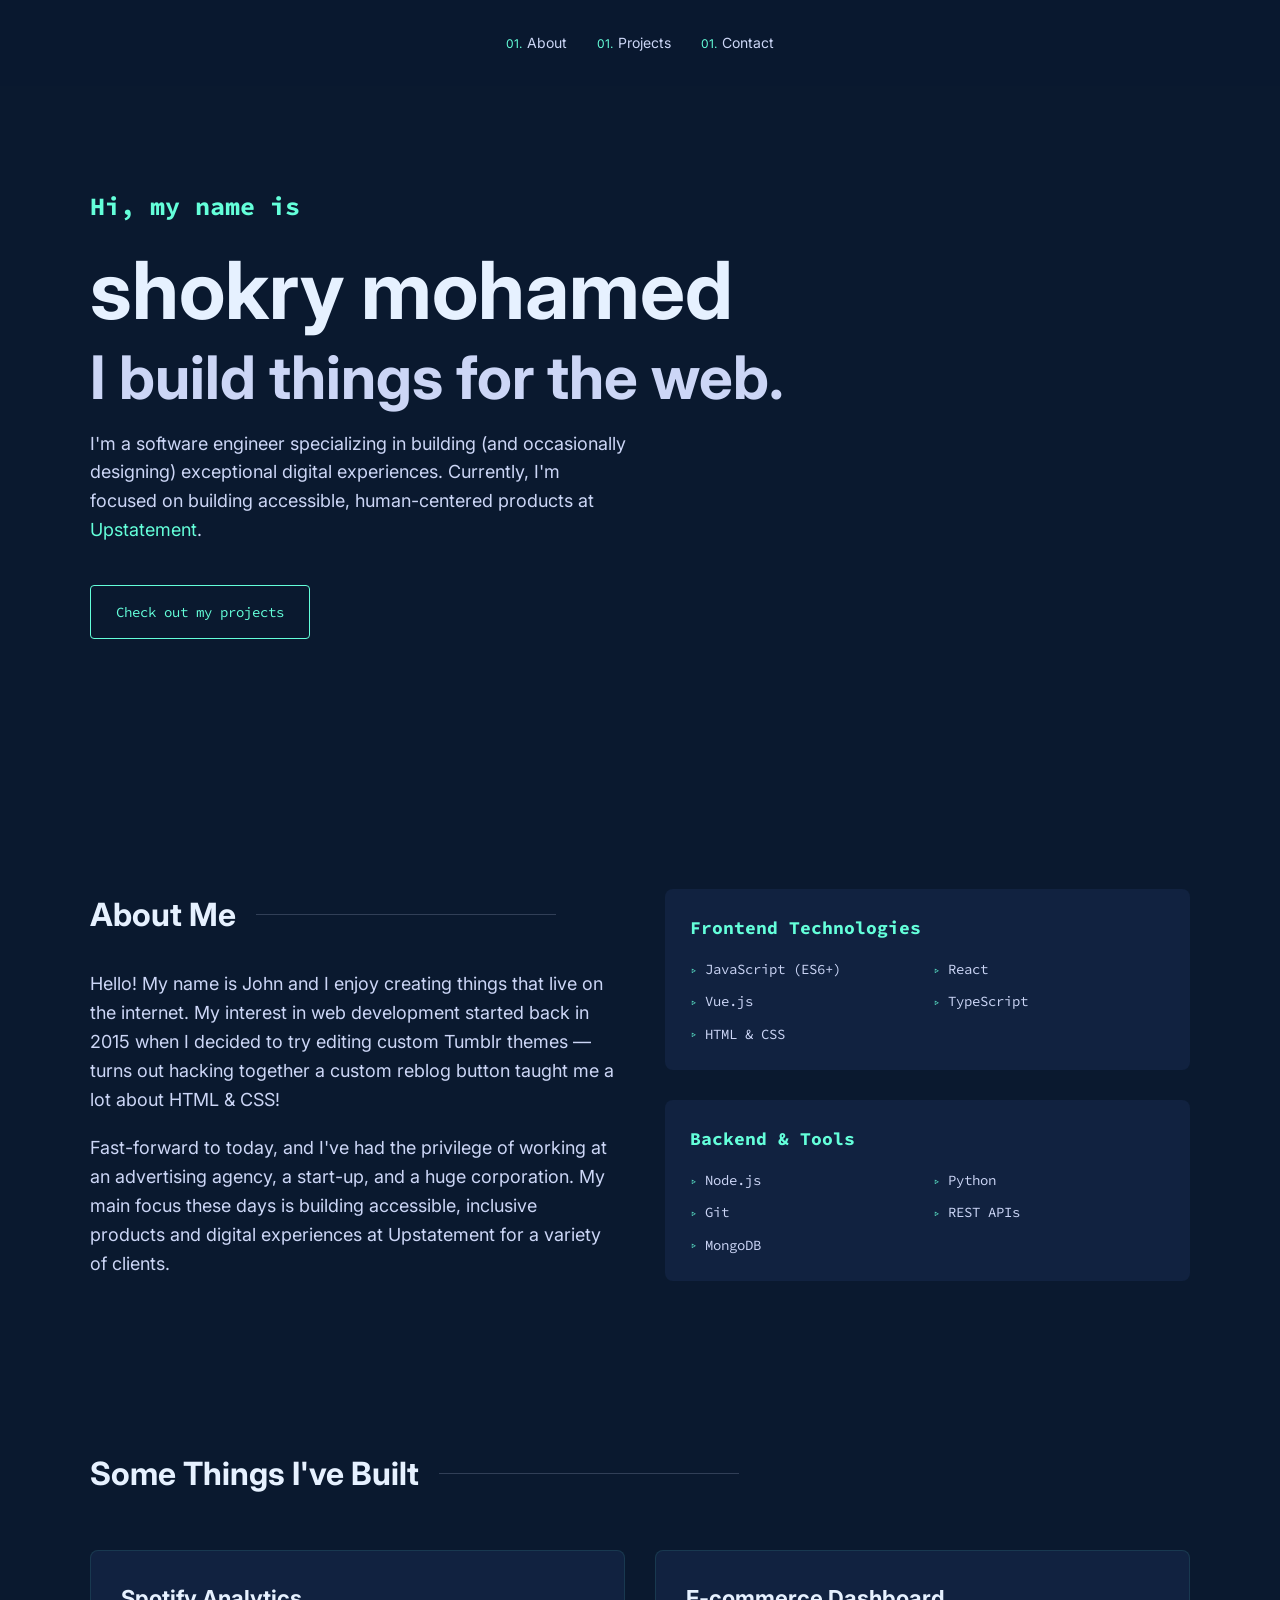
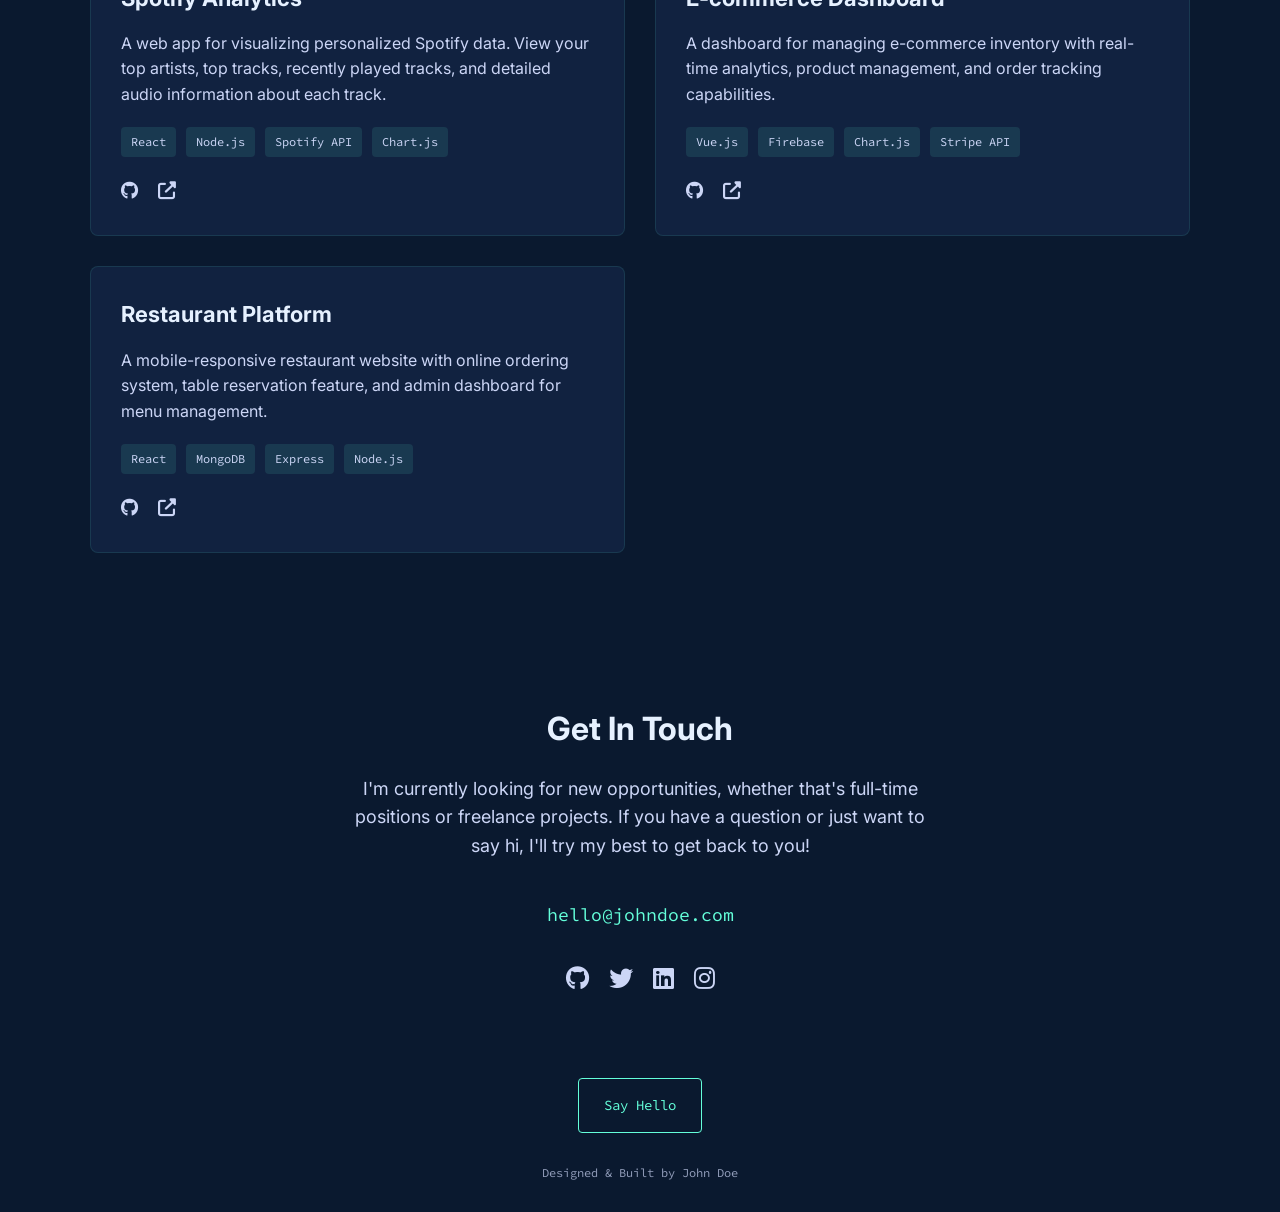
==== index.html @ a91c3d1d "Add files via upload" ====
<!DOCTYPE html>
<html lang="en">
<head>
    <meta charset="UTF-8">
    <meta name="viewport" content="width=device-width, initial-scale=1.0">
    <title>John Doe | Software Engineer</title>
    <link rel="preconnect" href="https://fonts.googleapis.com">
    <link rel="preconnect" href="https://fonts.gstatic.com" crossorigin>
    <link href="https://fonts.googleapis.com/css2?family=Inter:wght@400;500;600;700&family=Source+Code+Pro:wght@400;500&display=swap" rel="stylesheet">
    <link rel="stylesheet" href="https://cdnjs.cloudflare.com/ajax/libs/font-awesome/6.4.0/css/all.min.css">
    <link rel="stylesheet" href="style.css">
</head>
<body>
    <div class="sidebar">
       
    </div>

    

    <nav>
        <div class="container">
            
            <ul class="nav-links">
                <li><a href="#about">About</a></li>
                <li><a href="#projects">Projects</a></li>
                <li><a href="#contact">Contact</a></li>
            </ul>
        </div>
    </nav>

    <main class="container">
        <section class="intro">
            <h1>Hi, my name is</h1>
            <h2>shokry mohamed</h2>
            <h3>I build things for the web.</h3>
            <p>I'm a software engineer specializing in building (and occasionally designing) exceptional digital experiences. Currently, I'm focused on building accessible, human-centered products at <span class="highlight">Upstatement</span>.</p>
            <a href="#projects" class="btn">Check out my projects</a>
        </section>

        <section id="about" class="about">
            <div class="about-text">
                <h2 class="section-title">About Me</h2>
                <p>Hello! My name is John and I enjoy creating things that live on the internet. My interest in web development started back in 2015 when I decided to try editing custom Tumblr themes — turns out hacking together a custom reblog button taught me a lot about HTML & CSS!</p>
                <p>Fast-forward to today, and I've had the privilege of working at an advertising agency, a start-up, and a huge corporation. My main focus these days is building accessible, inclusive products and digital experiences at Upstatement for a variety of clients.</p>
            </div>
            <div class="skills-container">
                <div class="skill-category">
                    <h3>Frontend Technologies</h3>
                    <ul class="skills">
                        <li>JavaScript (ES6+)</li>
                        <li>React</li>
                        <li>Vue.js</li>
                        <li>TypeScript</li>
                        <li>HTML & CSS</li>
                    </ul>
                </div>
                <div class="skill-category">
                    <h3>Backend & Tools</h3>
                    <ul class="skills">
                        <li>Node.js</li>
                        <li>Python</li>
                        <li>Git</li>
                        <li>REST APIs</li>
                        <li>MongoDB</li>
                    </ul>
                </div>
            </div>
        </section>

        <section id="projects" class="projects">
            <h2 class="section-title">Some Things I've Built</h2>
            <div class="project-grid">
                <div class="project-card">
                    <h3>Spotify Analytics</h3>
                    <p>A web app for visualizing personalized Spotify data. View your top artists, top tracks, recently played tracks, and detailed audio information about each track.</p>
                    <div class="project-tech">
                        <span>React</span>
                        <span>Node.js</span>
                        <span>Spotify API</span>
                        <span>Chart.js</span>
                    </div>
                    <div class="project-links">
                        <a href="#" title="GitHub"><i class="fab fa-github"></i></a>
                        <a href="#" title="External Link"><i class="fas fa-external-link-alt"></i></a>
                    </div>
                </div>
                <div class="project-card">
                    <h3>E-commerce Dashboard</h3>
                    <p>A dashboard for managing e-commerce inventory with real-time analytics, product management, and order tracking capabilities.</p>
                    <div class="project-tech">
                        <span>Vue.js</span>
                        <span>Firebase</span>
                        <span>Chart.js</span>
                        <span>Stripe API</span>
                    </div>
                    <div class="project-links">
                        <a href="#" title="GitHub"><i class="fab fa-github"></i></a>
                        <a href="#" title="External Link"><i class="fas fa-external-link-alt"></i></a>
                    </div>
                </div>
                <div class="project-card">
                    <h3>Restaurant Platform</h3>
                    <p>A mobile-responsive restaurant website with online ordering system, table reservation feature, and admin dashboard for menu management.</p>
                    <div class="project-tech">
                        <span>React</span>
                        <span>MongoDB</span>
                        <span>Express</span>
                        <span>Node.js</span>
                    </div>
                    <div class="project-links">
                        <a href="#" title="GitHub"><i class="fab fa-github"></i></a>
                        <a href="#" title="External Link"><i class="fas fa-external-link-alt"></i></a>
                    </div>
                </div>
            </div>
        </section>

        <section id="contact" class="contact">
            <h2>Get In Touch</h2>
            <p>I'm currently looking for new opportunities, whether that's full-time positions or freelance projects. If you have a question or just want to say hi, I'll try my best to get back to you!</p>
            
            <div class="contact-info">
                <a href="mailto:hello@johndoe.com" class="contact-email">hello@johndoe.com</a>
                <div class="contact-social">
                    <a href="#" title="GitHub"><i class="fab fa-github"></i></a>
                    <a href="#" title="Twitter"><i class="fab fa-twitter"></i></a>
                    <a href="#" title="LinkedIn"><i class="fab fa-linkedin"></i></a>
                    <a href="#" title="Instagram"><i class="fab fa-instagram"></i></a>
                </div>
            </div>
            
            <a href="mailto:hello@johndoe.com" class="btn">Say Hello</a>
        </section>
    </main>

    <footer>
        <div class="container">
            <p>Designed & Built by John Doe</p>
        </div>
    </footer>
</body>
</html>
---- style.css ----
:root {
    --primary-color: #64ffda;
    --text-color: #ccd6f6;
    --bg-color: #0a192f;
    --secondary-bg: #112240;
    --heading-color: #e6f1ff;
    --font-mono: 'Source Code Pro', monospace;
    --font-sans: 'Inter', sans-serif;
}

* {
    margin: 0;
    padding: 0;
    box-sizing: border-box;
}

html {
    scroll-behavior: smooth;
}

body {
    font-family: var(--font-sans);
    background-color: var(--bg-color);
    color: var(--text-color);
    line-height: 1.6;
    overflow-x: hidden;
}

.container {
    max-width: 1200px;
    margin: 0 auto;
    padding: 0 50px;
}

.sidebar {
    position: fixed;
    left: 40px;
    bottom: 0;
    width: 40px;
    z-index: 10;
}

.social-links {
    display: flex;
    flex-direction: column;
    align-items: center;
    gap: 20px;
}

.social-links a {
    color: var(--text-color);
    font-size: 20px;
    transition: color 0.3s, transform 0.3s;
}

.social-links a:hover {
    color: var(--primary-color);
    transform: translateY(-3px);
}

.social-links::after {
    content: '';
    display: block;
    width: 1px;
    height: 90px;
    margin-top: 20px;
    background-color: var(--text-color);
}

.email-link {
    position: fixed;
    right: 40px;
    bottom: 0;
    width: 40px;
    z-index: 10;
}

.email-link a {
    writing-mode: vertical-rl;
    color: var(--text-color);
    text-decoration: none;
    letter-spacing: 1px;
    font-size: 14px;
    transition: color 0.3s, transform 0.3s;
}

.email-link a:hover {
    color: var(--primary-color);
    transform: translateY(-3px);
}

.email-link::after {
    content: '';
    display: block;
    width: 1px;
    height: 90px;
    margin-top: 20px;
    background-color: var(--text-color);
}

nav {
    display: flex;
    justify-content: space-between;
    align-items: center;
    padding: 30px 0;
    position: sticky;
    top: 0;
    background-color: rgba(10, 25, 47, 0.85);
    backdrop-filter: blur(10px);
    z-index: 100;
}

.logo {
    font-size: 24px;
    font-weight: bold;
    color: var(--primary-color);
}

.nav-links {
    display: flex;
    list-style: none;
    gap: 30px;
}

.nav-links a {
    color: var(--text-color);
    text-decoration: none;
    font-size: 14px;
    transition: color 0.3s;
    counter-increment: item 1;
}

.nav-links a::before {
    content: "0" counter(item) ".";
    margin-right: 5px;
    color: var(--primary-color);
    font-size: 12px;
}

.nav-links a:hover {
    color: var(--primary-color);
}

main {
    padding: 100px 0;
    min-height: 100vh;
}

section {
    margin-bottom: 150px;
}

.intro {
    padding: 100px 0;
}

.intro h1 {
    color: var(--primary-color);
    font-size: 25px;
    font-family: var(--font-mono);
    margin-bottom: 20px;
}

.intro h2 {
    color: var(--heading-color);
    font-size: clamp(40px, 8vw, 80px);
    line-height: 1.1;
    margin-bottom: 10px;
}

.intro h3 {
    color: var(--text-color);
    font-size: clamp(30px, 6vw, 60px);
    line-height: 1.1;
    margin-bottom: 20px;
}

.intro p {
    max-width: 540px;
    margin-top: 20px;
    color: var(--text-color);
    font-size: 18px;
}

.btn {
    display: inline-block;
    margin-top: 40px;
    padding: 15px 25px;
    border: 1px solid var(--primary-color);
    color: var(--primary-color);
    text-decoration: none;
    border-radius: 4px;
    font-size: 14px;
    font-family: var(--font-mono);
    transition: all 0.3s;
}

.btn:hover {
    background-color: rgba(100, 255, 218, 0.1);
    transform: translateY(-3px);
    box-shadow: 0 10px 20px rgba(0, 0, 0, 0.2);
}

.about {
    display: flex;
    gap: 50px;
    align-items: flex-start;
}

.about-text {
    flex: 1;
}

.section-title {
    position: relative;
    color: var(--heading-color);
    font-size: 32px;
    margin-bottom: 30px;
    display: flex;
    align-items: center;
}

.section-title::after {
    content: '';
    display: block;
    width: 300px;
    height: 1px;
    margin-left: 20px;
    background-color: var(--text-color);
    opacity: 0.2;
}

.about-text p {
    margin-bottom: 20px;
    font-size: 18px;
}

.skills-container {
    flex: 1;
    display: flex;
    flex-direction: column;
    gap: 30px;
}

.skill-category {
    background-color: var(--secondary-bg);
    border-radius: 8px;
    padding: 25px;
    transition: transform 0.3s, box-shadow 0.3s;
}

.skill-category:hover {
    transform: translateY(-5px);
    box-shadow: 0 10px 25px rgba(0, 0, 0, 0.3);
}

.skill-category h3 {
    color: var(--primary-color);
    font-size: 18px;
    margin-bottom: 15px;
    font-family: var(--font-mono);
}

.skills {
    display: grid;
    grid-template-columns: repeat(2, 1fr);
    gap: 10px;
}

.skills li {
    list-style: none;
    font-family: var(--font-mono);
    font-size: 14px;
    color: var(--text-color);
    display: flex;
    align-items: center;
}

.skills li::before {
    content: '▹';
    color: var(--primary-color);
    margin-right: 8px;
    font-size: 12px;
}

.projects .section-title {
    margin-bottom: 50px;
}

.project-grid {
    display: grid;
    grid-template-columns: repeat(auto-fill, minmax(350px, 1fr));
    gap: 30px;
}

.project-card {
    background-color: var(--secondary-bg);
    border-radius: 8px;
    padding: 30px;
    transition: all 0.4s cubic-bezier(0.175, 0.885, 0.32, 1.275);
    position: relative;
    overflow: hidden;
    border: 1px solid rgba(100, 255, 218, 0.1);
}

.project-card::before {
    content: '';
    position: absolute;
    top: 0;
    left: 0;
    width: 100%;
    height: 100%;
    background: linear-gradient(135deg, rgba(100, 255, 218, 0.1) 0%, transparent 70%);
    opacity: 0;
    transition: opacity 0.4s;
}

.project-card:hover {
    transform: translateY(-15px) scale(1.02);
    box-shadow: 0 20px 40px rgba(0, 0, 0, 0.4);
    border-color: rgba(100, 255, 218, 0.3);
}

.project-card:hover::before {
    opacity: 1;
}

.project-card h3 {
    color: var(--heading-color);
    margin-bottom: 15px;
    font-size: 22px;
    transition: color 0.3s;
}

.project-card:hover h3 {
    color: var(--primary-color);
}

.project-card p {
    margin-bottom: 20px;
    font-size: 16px;
    transition: color 0.3s;
}

.project-card:hover p {
    color: var(--heading-color);
}

.project-tech {
    display: flex;
    flex-wrap: wrap;
    gap: 10px;
    margin-bottom: 20px;
}

.project-tech span {
    font-family: var(--font-mono);
    font-size: 12px;
    color: var(--text-color);
    background-color: rgba(100, 255, 218, 0.1);
    padding: 5px 10px;
    border-radius: 4px;
    transition: all 0.3s;
}

.project-card:hover .project-tech span {
    background-color: rgba(100, 255, 218, 0.2);
    color: var(--primary-color);
}

.project-links {
    display: flex;
    gap: 20px;
}

.project-links a {
    color: var(--text-color);
    font-size: 18px;
    transition: all 0.3s ease;
}

.project-links a:hover {
    color: var(--primary-color);
    transform: translateY(-3px) scale(1.2);
}

.contact {
    text-align: center;
    max-width: 600px;
    margin: 0 auto;
}

.contact h2 {
    color: var(--heading-color);
    font-size: 32px;
    margin-bottom: 20px;
}

.contact p {
    font-size: 18px;
    margin-bottom: 40px;
}

.contact-info {
    display: flex;
    flex-direction: column;
    align-items: center;
    gap: 20px;
    margin-bottom: 40px;
}

.contact-email {
    font-family: var(--font-mono);
    font-size: 18px;
    color: var(--primary-color);
    text-decoration: none;
    transition: all 0.3s;
}

.contact-email:hover {
    transform: translateY(-3px);
    text-shadow: 0 5px 15px rgba(100, 255, 218, 0.4);
}

.contact-social {
    display: flex;
    gap: 20px;
    margin-top: 10px;
}

.contact-social a {
    color: var(--text-color);
    font-size: 24px;
    transition: all 0.3s;
}

.contact-social a:hover {
    color: var(--primary-color);
    transform: translateY(-5px) scale(1.2);
}

footer {
    text-align: center;
    padding: 30px 0;
    font-family: var(--font-mono);
    font-size: 12px;
    color: var(--text-color);
    opacity: 0.7;
}

.highlight {
    color: var(--primary-color);
}

@media (max-width: 768px) {
    .container {
        padding: 0 25px;
    }

    .sidebar, .email-link {
        display: none;
    }

    .about {
        flex-direction: column;
    }

    .section-title::after {
        display: none;
    }

    .skills {
        grid-template-columns: 1fr;
    }

    .project-grid {
        grid-template-columns: 1fr;
    }
}
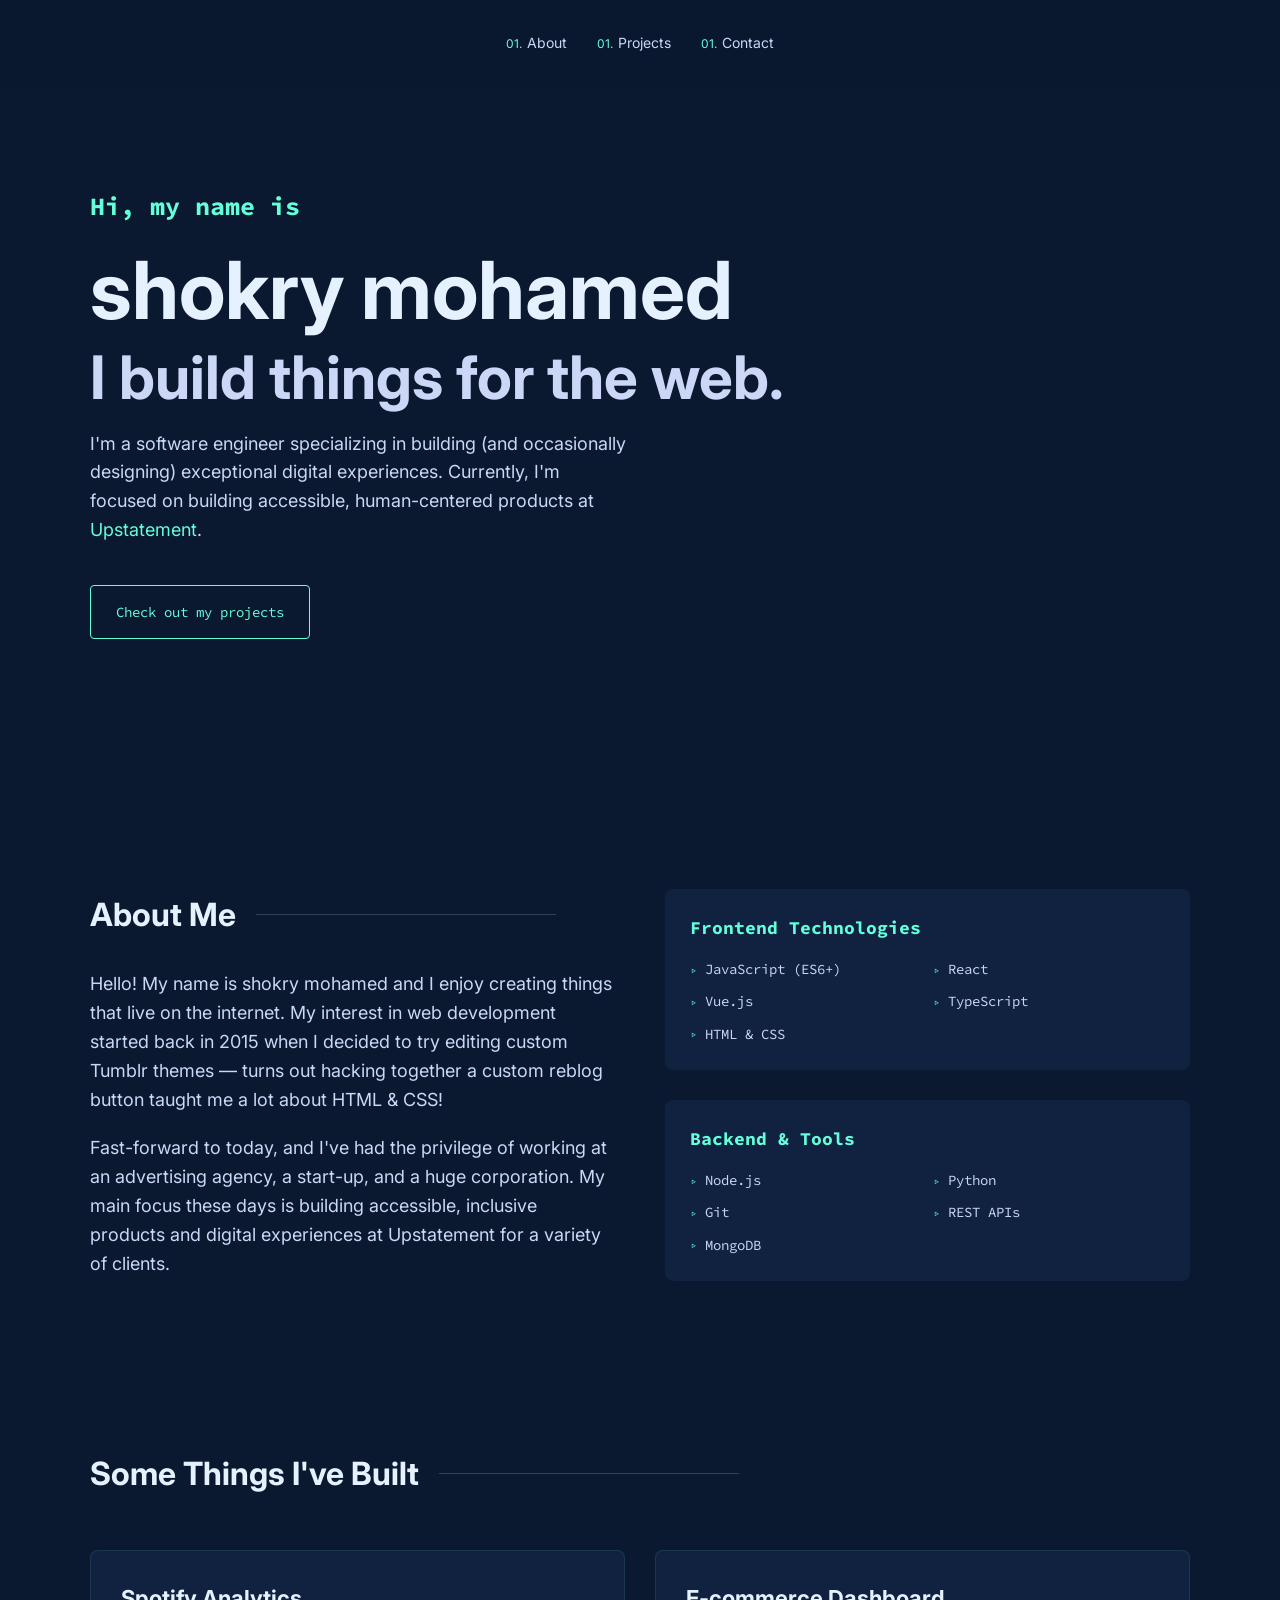
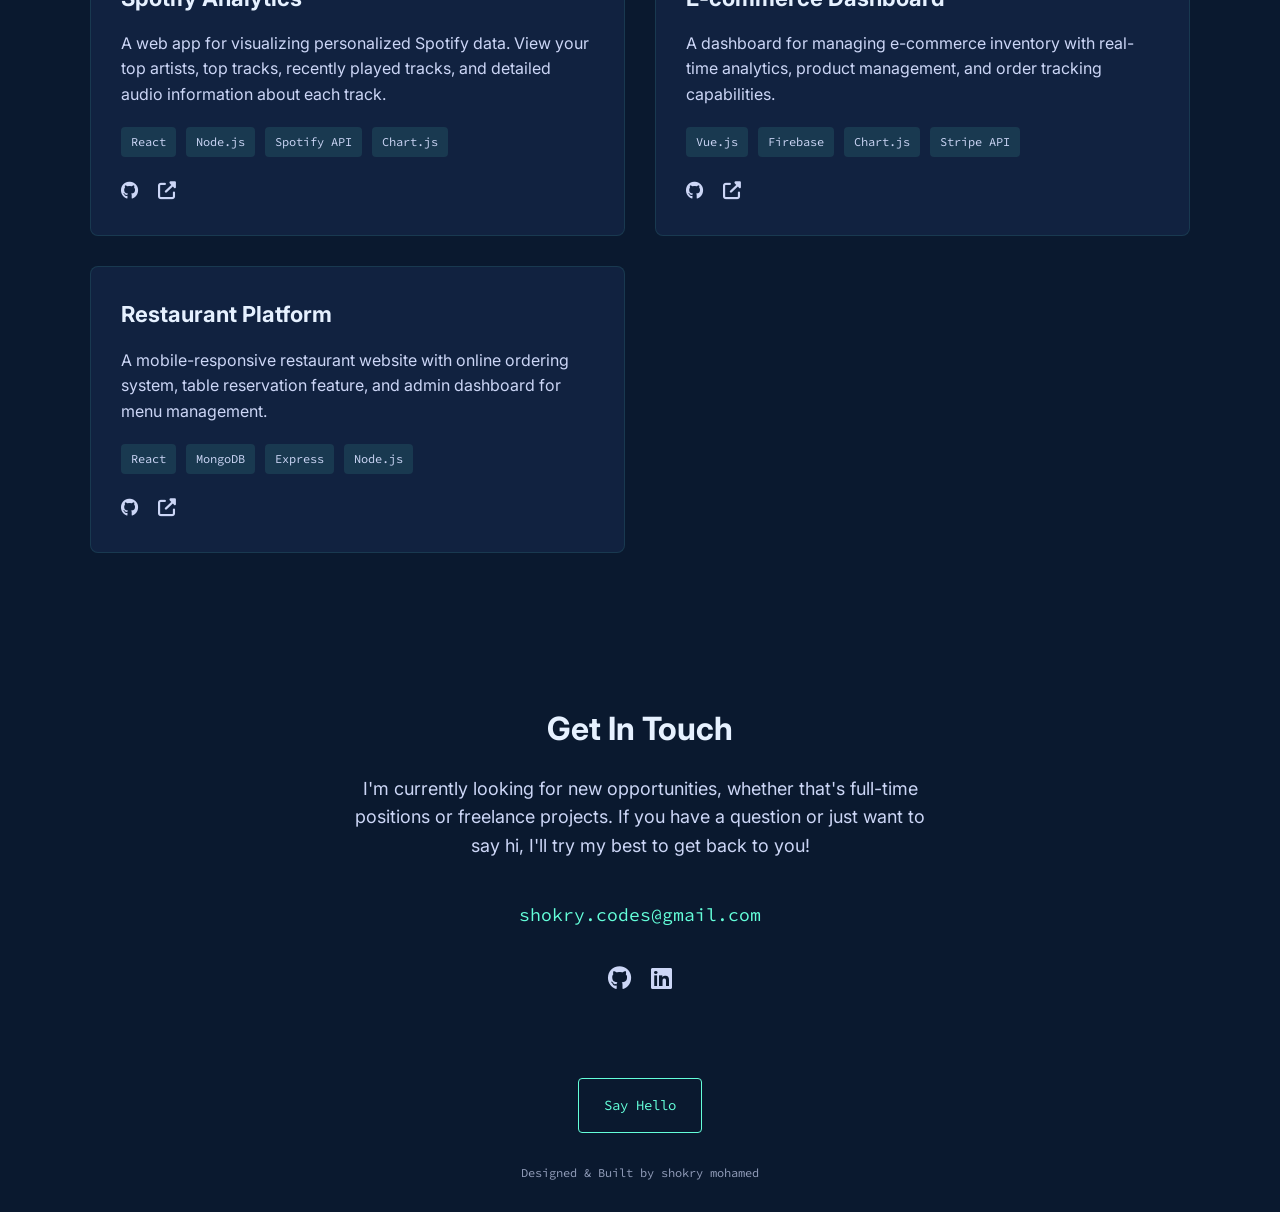
==== commit cc1ed616: "Add files via upload" ====
--- a/index.html
+++ b/index.html
@@ -40,7 +40,7 @@
         <section id="about" class="about">
             <div class="about-text">
                 <h2 class="section-title">About Me</h2>
-                <p>Hello! My name is John and I enjoy creating things that live on the internet. My interest in web development started back in 2015 when I decided to try editing custom Tumblr themes — turns out hacking together a custom reblog button taught me a lot about HTML & CSS!</p>
+                <p>Hello! My name is shokry mohamed and I enjoy creating things that live on the internet. My interest in web development started back in 2015 when I decided to try editing custom Tumblr themes — turns out hacking together a custom reblog button taught me a lot about HTML & CSS!</p>
                 <p>Fast-forward to today, and I've had the privilege of working at an advertising agency, a start-up, and a huge corporation. My main focus these days is building accessible, inclusive products and digital experiences at Upstatement for a variety of clients.</p>
             </div>
             <div class="skills-container">
@@ -120,22 +120,22 @@
             <p>I'm currently looking for new opportunities, whether that's full-time positions or freelance projects. If you have a question or just want to say hi, I'll try my best to get back to you!</p>
             
             <div class="contact-info">
-                <a href="mailto:hello@johndoe.com" class="contact-email">hello@johndoe.com</a>
+                <a href="mailto:shokry.codes@gmail.com" class="contact-email">shokry.codes@gmail.com</a>
                 <div class="contact-social">
-                    <a href="#" title="GitHub"><i class="fab fa-github"></i></a>
-                    <a href="#" title="Twitter"><i class="fab fa-twitter"></i></a>
-                    <a href="#" title="LinkedIn"><i class="fab fa-linkedin"></i></a>
-                    <a href="#" title="Instagram"><i class="fab fa-instagram"></i></a>
+                    <a href="https://github.com/shokry77404" title="GitHub"><i class="fab fa-github"></i></a>
+                    
+                    <a href="https://www.linkedin.com/in/shokry-moh/" title="LinkedIn"><i class="fab fa-linkedin"></i></a>
+
                 </div>
             </div>
             
-            <a href="mailto:hello@johndoe.com" class="btn">Say Hello</a>
+            <a href="mailto:shokry.codes@gmail.com" class="btn">Say Hello</a>
         </section>
     </main>
 
     <footer>
         <div class="container">
-            <p>Designed & Built by John Doe</p>
+            <p>Designed & Built by shokry mohamed</p>
         </div>
     </footer>
 </body>
